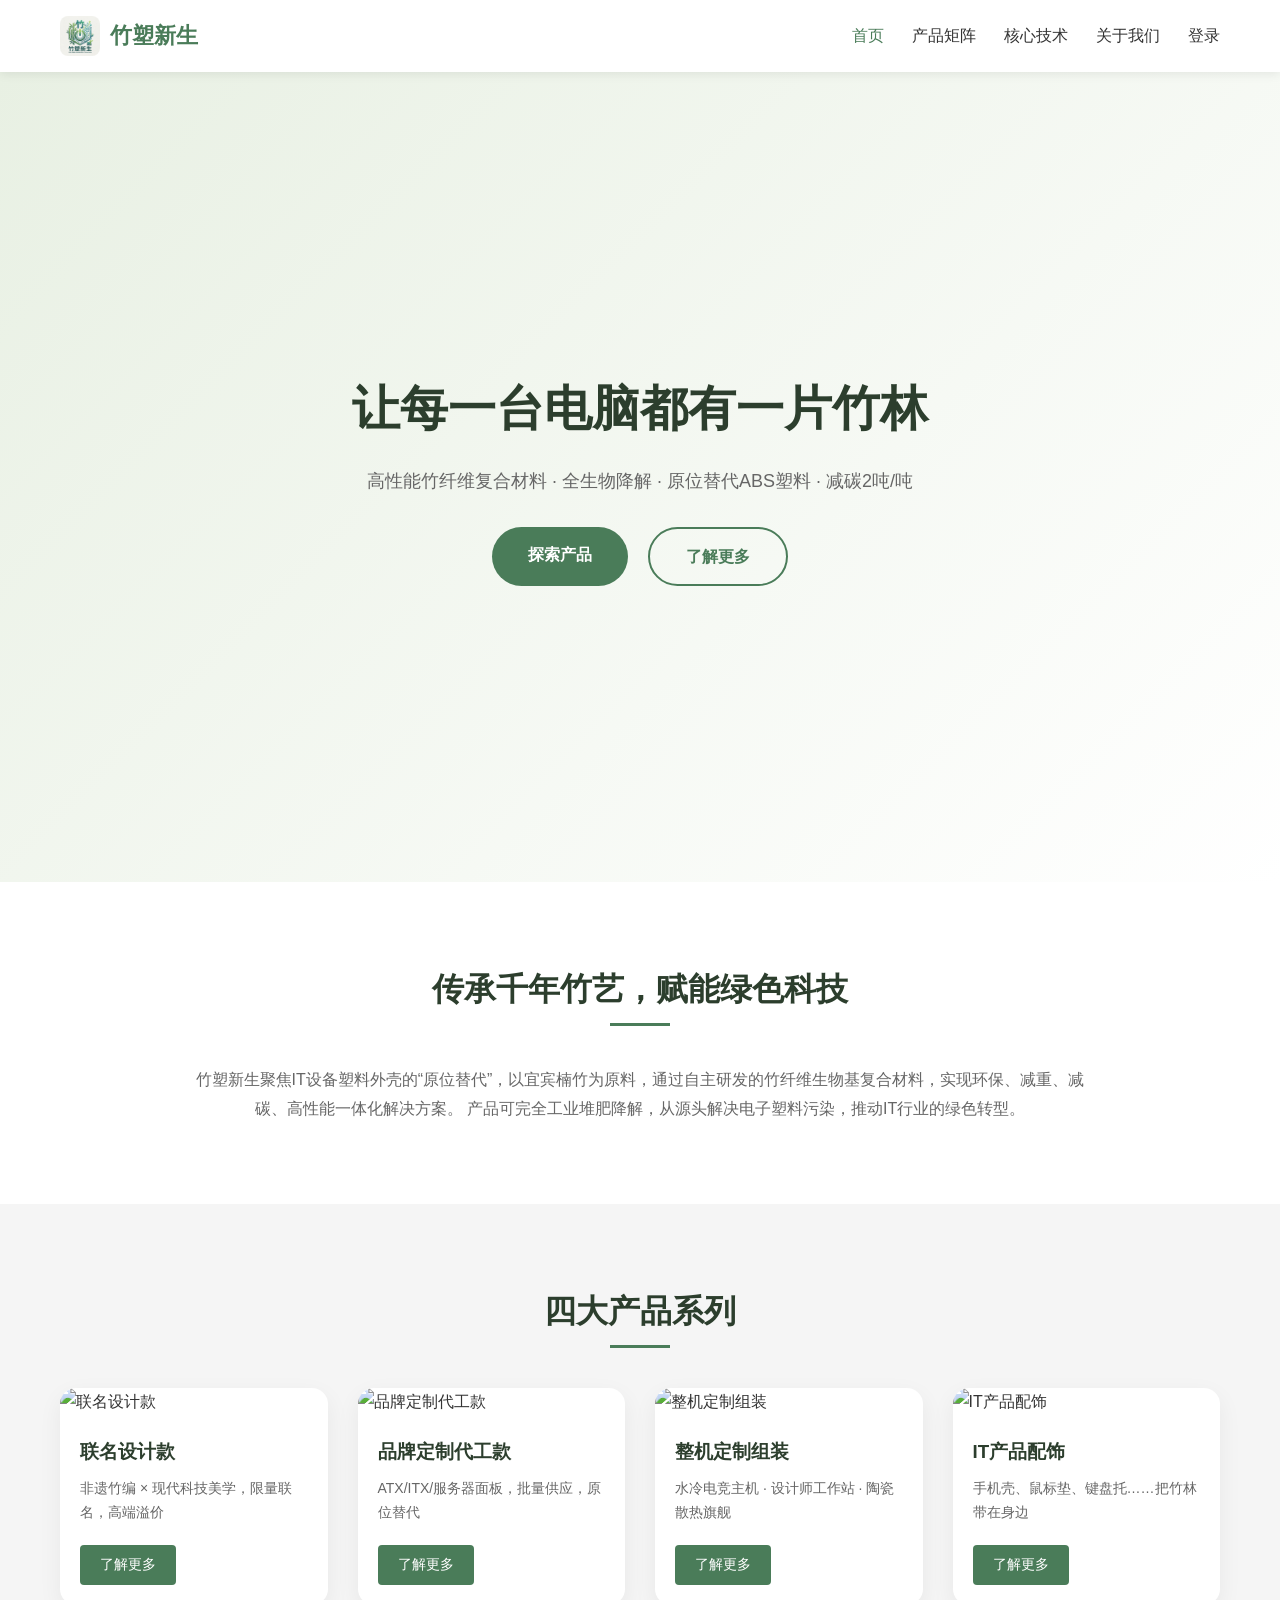
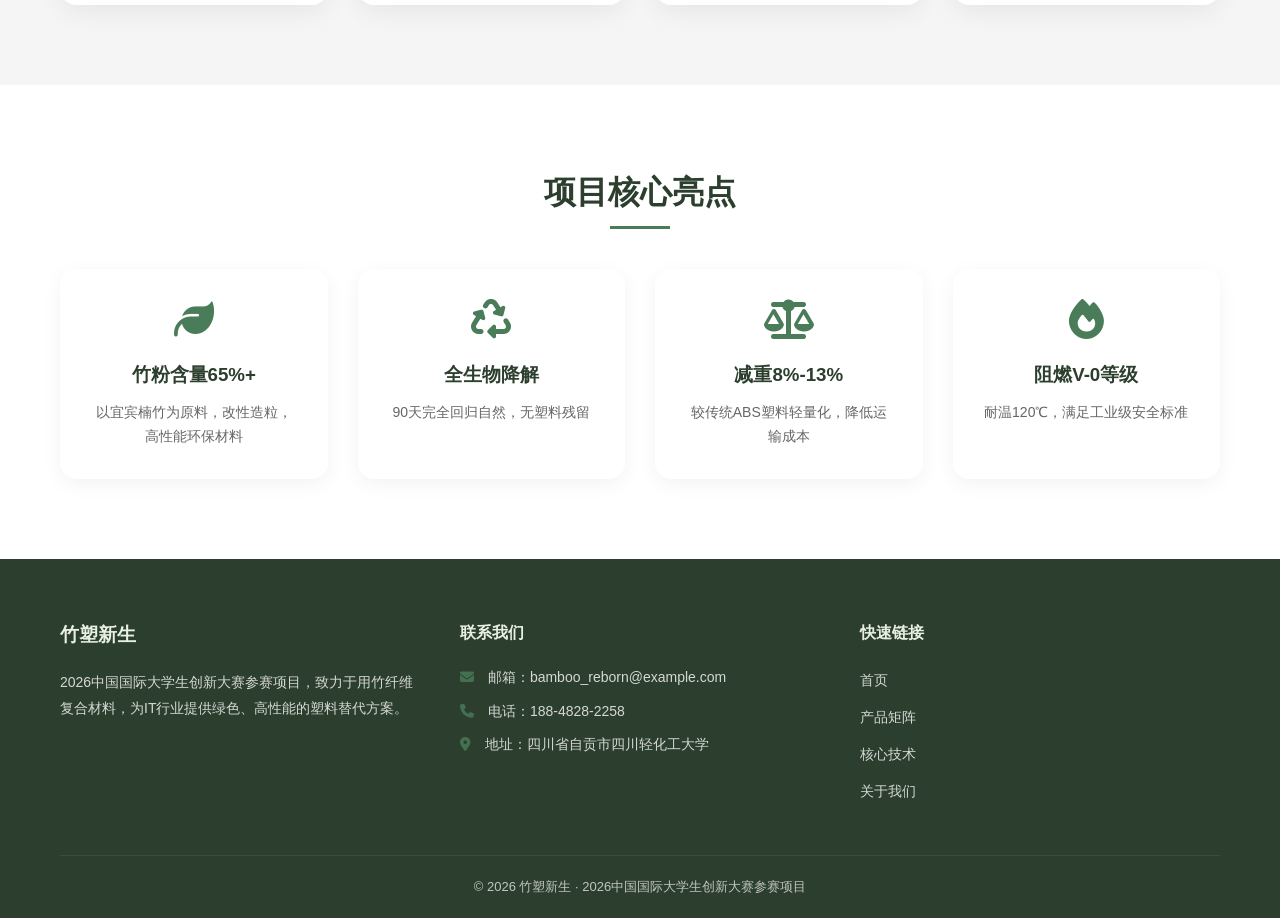
==== index.html @ b82d6274 "修复部署问题，重新提交项目文件" ====
<!DOCTYPE html>
<html lang="zh-CN">
<head>
  <meta charset="UTF-8">
  <meta name="viewport" content="width=device-width, initial-scale=1.0">
  <title>竹塑新生 | 以竹代塑 IT产品绿色解决方案</title>
  <link rel="stylesheet" href="assets/css/style.css">
  <link rel="stylesheet" href="https://cdnjs.cloudflare.com/ajax/libs/font-awesome/6.4.0/css/all.min.css">
</head>
<body>
  <!-- 顶部导航栏 -->
  <nav class="navbar">
    <div class="container">
      <a href="index.html" class="logo">
        <img src="assets/images/logo.png" alt="竹塑新生Logo">
        <span>竹塑新生</span>
      </a>
      <ul class="nav-menu">
        <li><a href="index.html" class="active">首页</a></li>
        <li><a href="products.html">产品矩阵</a></li>
        <li><a href="tech.html">核心技术</a></li>
        <li><a href="about.html">关于我们</a></li>
        <li><a href="login.html">登录</a></li>
      </ul>
    </div>
  </nav>

  <!-- 首屏Banner -->
  <section id="home" class="hero">
    <div class="hero-bg">
      <div class="hero-content">
        <h1>让每一台电脑都有一片竹林</h1>
        <p>高性能竹纤维复合材料 · 全生物降解 · 原位替代ABS塑料 · 减碳2吨/吨</p>
        <div class="hero-buttons">
          <a href="products.html" class="btn-primary">探索产品</a>
          <a href="#about" class="btn-secondary">了解更多</a>
        </div>
      </div>
    </div>
  </section>

  <!-- 项目简介板块 -->
  <section class="intro section-padding">
    <div class="container">
      <h2 class="section-title">传承千年竹艺，赋能绿色科技</h2>
      <p class="intro-text">
        竹塑新生聚焦IT设备塑料外壳的“原位替代”，以宜宾楠竹为原料，通过自主研发的竹纤维生物基复合材料，实现环保、减重、减碳、高性能一体化解决方案。
        产品可完全工业堆肥降解，从源头解决电子塑料污染，推动IT行业的绿色转型。
      </p>
    </div>
  </section>

  <!-- 产品矩阵板块 -->
  <section class="products section-padding bg-light">
    <div class="container">
      <h2 class="section-title">四大产品系列</h2>
      <div class="product-grid">
        <div class="product-card">
          <img src="assets/images/server_case.jpg" alt="联名设计款">
          <h3>联名设计款</h3>
          <p>非遗竹编 × 现代科技美学，限量联名，高端溢价</p>
          <a href="products.html#co-branded" class="btn-small">了解更多</a>
        </div>
        <div class="product-card">
          <img src="assets/images/server_rack.jpg" alt="品牌定制代工款">
          <h3>品牌定制代工款</h3>
          <p>ATX/ITX/服务器面板，批量供应，原位替代</p>
          <a href="products.html#oem" class="btn-small">了解更多</a>
        </div>
        <div class="product-card">
          <img src="assets/images/server_internal.jpg" alt="整机定制组装">
          <h3>整机定制组装</h3>
          <p>水冷电竞主机 · 设计师工作站 · 陶瓷散热旗舰</p>
          <a href="products.html#fullpc" class="btn-small">了解更多</a>
        </div>
        <div class="product-card">
          <img src="assets/images/case_views.jpg" alt="IT产品配饰">
          <h3>IT产品配饰</h3>
          <p>手机壳、鼠标垫、键盘托……把竹林带在身边</p>
          <a href="products.html#accessories" class="btn-small">了解更多</a>
        </div>
      </div>
    </div>
  </section>

  <!-- 核心优势板块 -->
  <section class="features section-padding">
    <div class="container">
      <h2 class="section-title">项目核心亮点</h2>
      <div class="features-grid">
        <div class="feature-item">
          <i class="fas fa-leaf"></i>
          <h3>竹粉含量65%+</h3>
          <p>以宜宾楠竹为原料，改性造粒，高性能环保材料</p>
        </div>
        <div class="feature-item">
          <i class="fas fa-recycle"></i>
          <h3>全生物降解</h3>
          <p>90天完全回归自然，无塑料残留</p>
        </div>
        <div class="feature-item">
          <i class="fas fa-balance-scale"></i>
          <h3>减重8%-13%</h3>
          <p>较传统ABS塑料轻量化，降低运输成本</p>
        </div>
        <div class="feature-item">
          <i class="fas fa-fire"></i>
          <h3>阻燃V-0等级</h3>
          <p>耐温120℃，满足工业级安全标准</p>
        </div>
      </div>
    </div>
  </section>

  <!-- 底部联系与信息栏 -->
  <footer id="about" class="footer">
    <div class="container">
      <div class="footer-grid">
        <div class="footer-about">
          <h3>竹塑新生</h3>
          <p>2026中国国际大学生创新大赛参赛项目，致力于用竹纤维复合材料，为IT行业提供绿色、高性能的塑料替代方案。</p>
        </div>
        <div class="footer-contact">
          <h4>联系我们</h4>
          <p><i class="fas fa-envelope"></i> 邮箱：bamboo_reborn@example.com</p>
          <p><i class="fas fa-phone"></i> 电话：188-4828-2258</p>
          <p><i class="fas fa-map-marker-alt"></i> 地址：四川省自贡市四川轻化工大学</p>
        </div>
        <div class="footer-links">
          <h4>快速链接</h4>
          <ul>
            <li><a href="index.html">首页</a></li>
            <li><a href="products.html">产品矩阵</a></li>
            <li><a href="tech.html">核心技术</a></li>
            <li><a href="about.html">关于我们</a></li>
          </ul>
        </div>
      </div>
      <div class="footer-bottom">
        <p>© 2026 竹塑新生 · 2026中国国际大学生创新大赛参赛项目 </p>
      </div>
    </div>
  </footer>

  <script src="assets/js/main.js"></script>
</body>
</html>
---- assets/css/style.css ----
:root {
  --bamboo: #4A7C59;
  --bamboo-light: #E8F0E3;
  --wood: #C2A77D;
  --dark: #2C3E2D;
  --white: #FFFFFF;
  --gray: #F5F5F5;
  --text: #333333;
  --text-light: #666666;
}

* {
  margin: 0;
  padding: 0;
  box-sizing: border-box;
  scroll-behavior: smooth;
}

body {
  font-family: "Microsoft YaHei", "PingFang SC", sans-serif;
  color: var(--text);
  background-color: var(--white);
  line-height: 1.7;
}

.container {
  max-width: 1200px;
  margin: 0 auto;
  padding: 0 20px;
}

.section-padding {
  padding: 80px 0;
}

.bg-light {
  background-color: var(--gray);
}

/* 导航栏 */
.navbar {
  position: sticky;
  top: 0;
  background-color: rgba(255, 255, 255, 0.97);
  box-shadow: 0 2px 10px rgba(0, 0, 0, 0.08);
  z-index: 999;
  padding: 16px 0;
}

.navbar .container {
  display: flex;
  justify-content: space-between;
  align-items: center;
}

.logo {
  display: flex;
  align-items: center;
  text-decoration: none;
  color: var(--bamboo);
  font-weight: bold;
  font-size: 22px;
}

.logo img {
  width: 40px;
  height: 40px;
  margin-right: 10px;
  border-radius: 8px;
}

.nav-menu {
  display: flex;
  list-style: none;
  gap: 28px;
}

.nav-menu a {
  text-decoration: none;
  color: var(--text);
  font-weight: 500;
  transition: color 0.3s;
}

.nav-menu a:hover, .nav-menu a.active {
  color: var(--bamboo);
}

/* 首屏Banner */
.hero {
  height: 90vh;
  background: linear-gradient(135deg, var(--bamboo-light), var(--white));
}

.hero-bg {
  height: 100%;
  display: flex;
  align-items: center;
  justify-content: center;
  text-align: center;
  background: url('../assets/images/bamboo_bg.jpg') center/cover no-repeat;
  background-blend-mode: overlay;
}

.hero-content h1 {
  font-size: 48px;
  color: var(--dark);
  margin-bottom: 16px;
}

.hero-content p {
  font-size: 18px;
  color: var(--text-light);
  max-width: 700px;
  margin: 0 auto 30px;
}

.hero-buttons {
  display: flex;
  gap: 20px;
  justify-content: center;
}

.btn-primary {
  display: inline-block;
  padding: 14px 36px;
  background-color: var(--bamboo);
  color: var(--white);
  border-radius: 50px;
  text-decoration: none;
  font-weight: bold;
  transition: background-color 0.3s, transform 0.3s;
}

.btn-primary:hover {
  background-color: #3A6147;
  transform: translateY(-3px);
}

.btn-secondary {
  display: inline-block;
  padding: 14px 36px;
  border: 2px solid var(--bamboo);
  color: var(--bamboo);
  border-radius: 50px;
  text-decoration: none;
  font-weight: bold;
  transition: background-color 0.3s, color 0.3s;
}

.btn-secondary:hover {
  background-color: var(--bamboo);
  color: var(--white);
}

/* 通用标题 */
.section-title {
  text-align: center;
  font-size: 32px;
  color: var(--dark);
  margin-bottom: 50px;
  position: relative;
}

.section-title::after {
  content: '';
  position: absolute;
  bottom: -10px;
  left: 50%;
  transform: translateX(-50%);
  width: 60px;
  height: 3px;
  background-color: var(--bamboo);
}

/* 项目简介 */
.intro-text {
  max-width: 900px;
  margin: 0 auto;
  text-align: center;
  color: var(--text-light);
  font-size: 16px;
  line-height: 1.8;
}

/* 产品矩阵 */
.product-grid {
  display: grid;
  grid-template-columns: repeat(auto-fit, minmax(250px, 1fr));
  gap: 30px;
}

.product-card {
  background-color: var(--white);
  border-radius: 16px;
  overflow: hidden;
  box-shadow: 0 8px 24px rgba(0, 0, 0, 0.06);
  transition: transform 0.3s, box-shadow 0.3s;
}

.product-card:hover {
  transform: translateY(-6px);
  box-shadow: 0 12px 30px rgba(0, 0, 0, 0.1);
}

.product-card img {
  width: 100%;
  height: 200px;
  object-fit: cover;
}

.product-card h3 {
  padding: 20px 20px 10px;
  color: var(--dark);
}

.product-card p {
  padding: 0 20px 20px;
  color: var(--text-light);
  font-size: 14px;
}

.btn-small {
  display: inline-block;
  margin: 0 20px 20px;
  padding: 8px 20px;
  background-color: var(--bamboo);
  color: var(--white);
  border-radius: 4px;
  text-decoration: none;
  font-size: 14px;
  transition: background-color 0.3s;
}

.btn-small:hover {
  background-color: #3A6147;
}

/* 核心优势 */
.features-grid {
  display: grid;
  grid-template-columns: repeat(auto-fit, minmax(220px, 1fr));
  gap: 30px;
}

.feature-item {
  text-align: center;
  padding: 30px;
  background-color: var(--white);
  border-radius: 16px;
  box-shadow: 0 5px 20px rgba(0, 0, 0, 0.05);
}

.feature-item i {
  font-size: 2.5rem;
  color: var(--bamboo);
  margin-bottom: 20px;
}

.feature-item h3 {
  color: var(--dark);
  margin-bottom: 10px;
}

.feature-item p {
  color: var(--text-light);
  font-size: 14px;
}

/* 底部信息栏 */
.footer {
  background-color: var(--dark);
  color: var(--white);
  padding: 60px 0 20px;
}

.footer-grid {
  display: grid;
  grid-template-columns: repeat(auto-fit, minmax(250px, 1fr));
  gap: 40px;
  margin-bottom: 40px;
}

.footer-about h3, .footer-contact h4, .footer-links h4 {
  margin-bottom: 20px;
  color: var(--bamboo-light);
}

.footer-about p {
  font-size: 14px;
  line-height: 1.8;
  opacity: 0.8;
}

.footer-contact p {
  margin: 10px 0;
  font-size: 14px;
  opacity: 0.8;
}

.footer-contact i {
  margin-right: 10px;
  color: var(--bamboo);
}

.footer-links ul {
  list-style: none;
}

.footer-links li {
  margin: 10px 0;
}

.footer-links a {
  color: var(--white);
  text-decoration: none;
  font-size: 14px;
  opacity: 0.8;
  transition: opacity 0.3s;
}

.footer-links a:hover {
  opacity: 1;
  color: var(--bamboo-light);
}

.footer-bottom {
  text-align: center;
  padding-top: 20px;
  border-top: 1px solid rgba(255, 255, 255, 0.1);
  font-size: 13px;
  opacity: 0.7;
}

/* 登录注册页面 */
.auth-section {
  min-height: 100vh;
  display: flex;
  align-items: center;
  justify-content: center;
  background: url('../assets/images/bamboo_bg.jpg') center/cover no-repeat;
  background-blend-mode: overlay;
  background-color: rgba(74, 124, 89, 0.1);
}

.auth-box {
  background-color: var(--white);
  padding: 50px;
  border-radius: 20px;
  box-shadow: 0 10px 30px rgba(0, 0, 0, 0.1);
  width: 100%;
  max-width: 450px;
}

.auth-box h2 {
  text-align: center;
  color: var(--bamboo);
  margin-bottom: 30px;
}

.form-group {
  margin-bottom: 20px;
}

.form-group label {
  display: block;
  margin-bottom: 8px;
  color: var(--dark);
  font-weight: 500;
}

.form-group input {
  width: 100%;
  padding: 14px;
  border: 1px solid #ddd;
  border-radius: 8px;
  font-size: 15px;
}

.auth-btn {
  width: 100%;
  padding: 14px;
  background-color: var(--bamboo);
  color: var(--white);
  border: none;
  border-radius: 8px;
  font-size: 16px;
  font-weight: bold;
  cursor: pointer;
  transition: background-color 0.3s;
}

.auth-btn:hover {
  background-color: #3A6147;
}

.auth-footer {
  text-align: center;
  margin-top: 20px;
  font-size: 14px;
}

.auth-footer a {
  color: var(--bamboo);
  text-decoration: none;
}

/* 响应式适配 */
@media (max-width: 768px) {
  .hero-content h1 {
    font-size: 32px;
  }
  .hero-buttons {
    flex-direction: column;
    align-items: center;
  }
  .nav-menu {
    gap: 15px;
  }
  .footer-grid {
    grid-template-columns: 1fr;
    text-align: center;
  }
  .auth-box {
    margin: 20px;
    padding: 30px;
  }
}
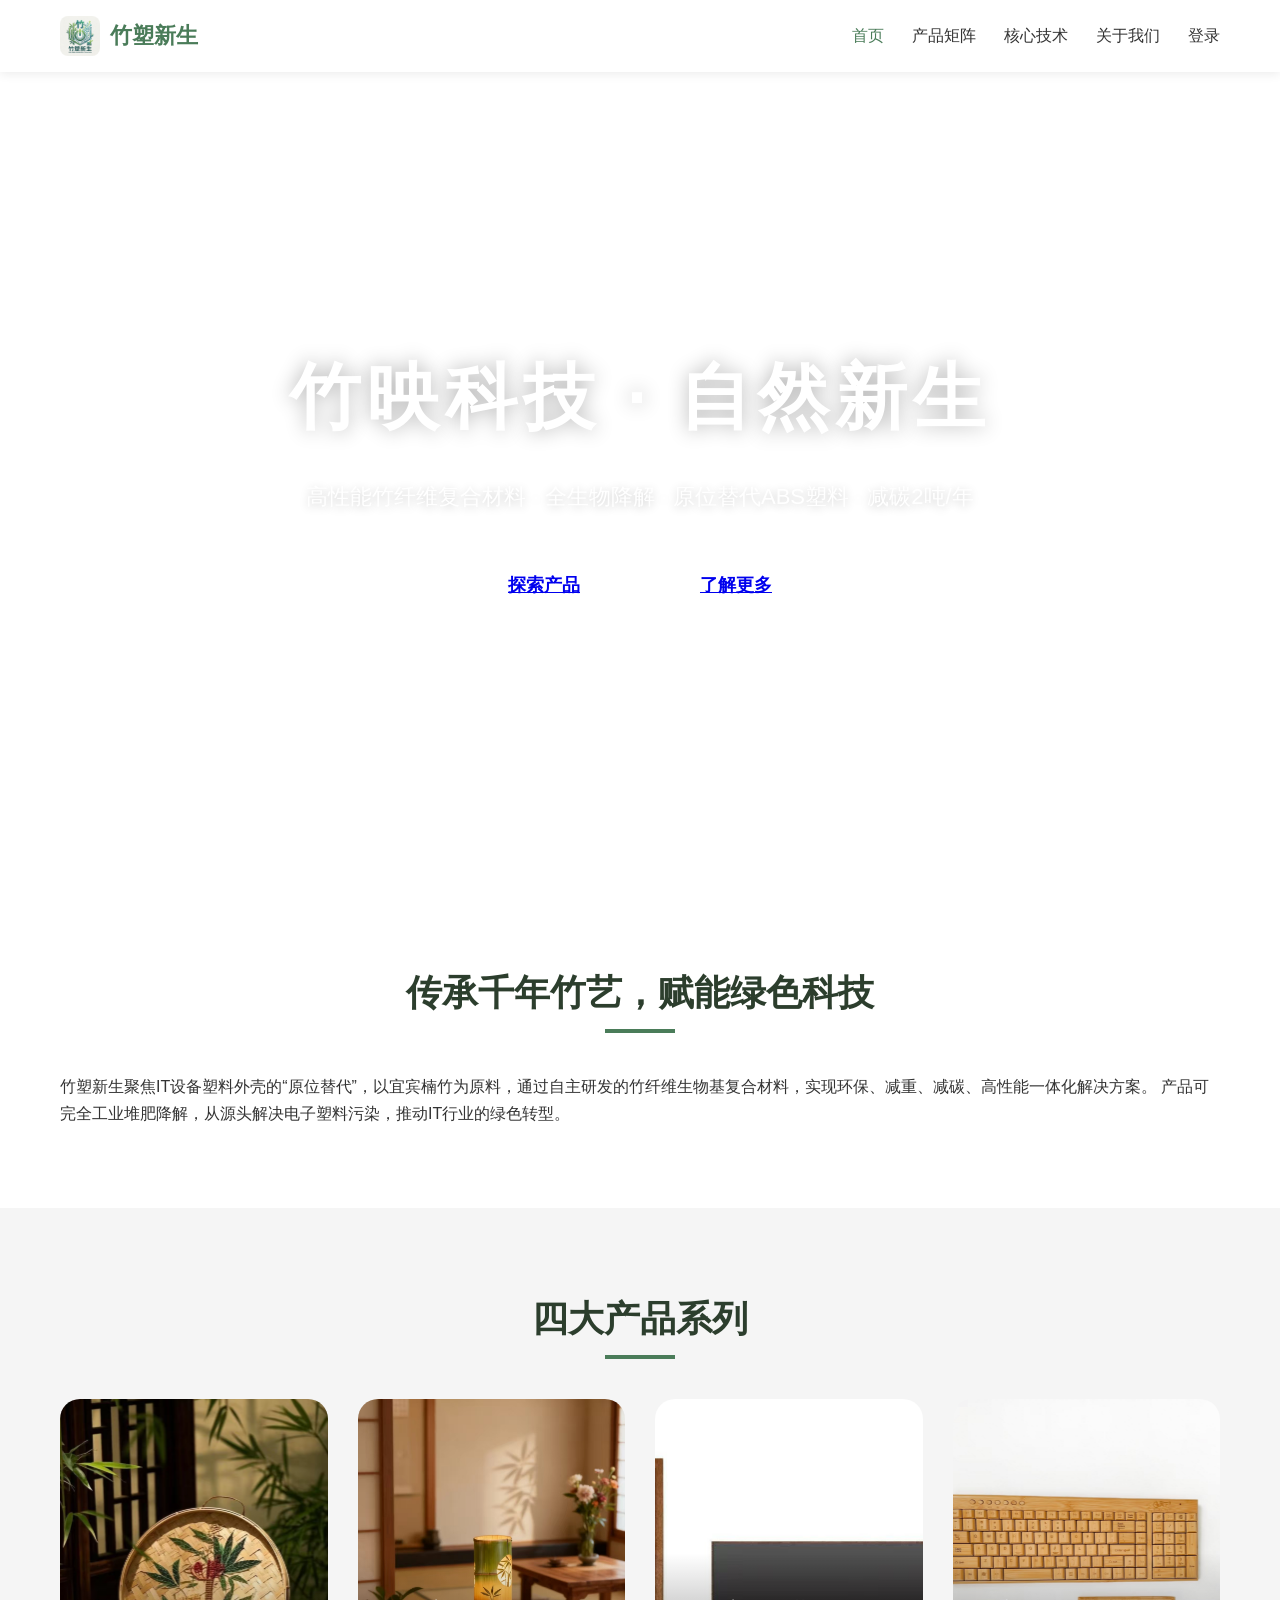
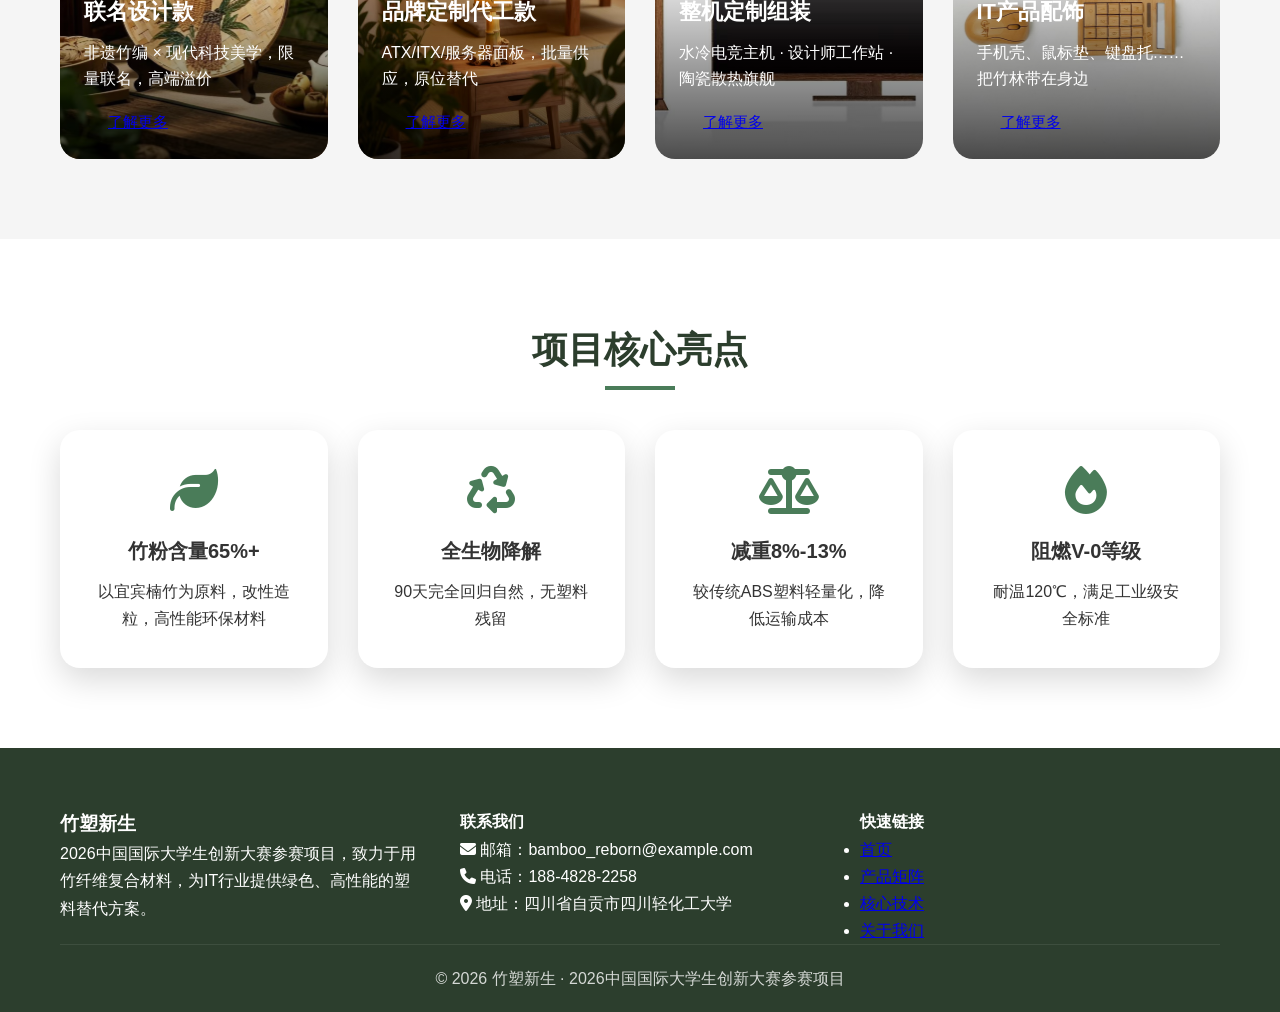
==== commit d618236b: "美化首页：艺术字+背景图+大字体+圆角按钮" ====
--- a/index.html
+++ b/index.html
@@ -8,7 +8,6 @@
   <link rel="stylesheet" href="https://cdnjs.cloudflare.com/ajax/libs/font-awesome/6.4.0/css/all.min.css">
 </head>
 <body>
-  <!-- 顶部导航栏 -->
   <nav class="navbar">
     <div class="container">
       <a href="index.html" class="logo">
@@ -25,12 +24,11 @@
     </div>
   </nav>
 
-  <!-- 首屏Banner -->
   <section id="home" class="hero">
     <div class="hero-bg">
       <div class="hero-content">
-        <h1>让每一台电脑都有一片竹林</h1>
-        <p>高性能竹纤维复合材料 · 全生物降解 · 原位替代ABS塑料 · 减碳2吨/吨</p>
+        <h1 class="art-font">竹映科技 · 自然新生</h1>
+        <p>高性能竹纤维复合材料 · 全生物降解 · 原位替代ABS塑料 · 减碳2吨/年</p>
         <div class="hero-buttons">
           <a href="products.html" class="btn-primary">探索产品</a>
           <a href="#about" class="btn-secondary">了解更多</a>
@@ -39,7 +37,6 @@
     </div>
   </section>
 
-  <!-- 项目简介板块 -->
   <section class="intro section-padding">
     <div class="container">
       <h2 class="section-title">传承千年竹艺，赋能绿色科技</h2>
@@ -50,60 +47,62 @@
     </div>
   </section>
 
-  <!-- 产品矩阵板块 -->
   <section class="products section-padding bg-light">
     <div class="container">
       <h2 class="section-title">四大产品系列</h2>
       <div class="product-grid">
-        <div class="product-card">
-          <img src="assets/images/server_case.jpg" alt="联名设计款">
-          <h3>联名设计款</h3>
-          <p>非遗竹编 × 现代科技美学，限量联名，高端溢价</p>
-          <a href="products.html#co-branded" class="btn-small">了解更多</a>
+        <div class="product-card" style="background-image:url(assets/images/p1.jpg)">
+          <div class="product-overlay">
+            <h3>联名设计款</h3>
+            <p>非遗竹编 × 现代科技美学，限量联名，高端溢价</p>
+            <a href="products.html#co-branded" class="btn-small rounded">了解更多</a>
+          </div>
         </div>
-        <div class="product-card">
-          <img src="assets/images/server_rack.jpg" alt="品牌定制代工款">
-          <h3>品牌定制代工款</h3>
-          <p>ATX/ITX/服务器面板，批量供应，原位替代</p>
-          <a href="products.html#oem" class="btn-small">了解更多</a>
+        <div class="product-card" style="background-image:url(assets/images/p2.jpg)">
+          <div class="product-overlay">
+            <h3>品牌定制代工款</h3>
+            <p>ATX/ITX/服务器面板，批量供应，原位替代</p>
+            <a href="products.html#oem" class="btn-small rounded">了解更多</a>
+          </div>
         </div>
-        <div class="product-card">
-          <img src="assets/images/server_internal.jpg" alt="整机定制组装">
-          <h3>整机定制组装</h3>
-          <p>水冷电竞主机 · 设计师工作站 · 陶瓷散热旗舰</p>
-          <a href="products.html#fullpc" class="btn-small">了解更多</a>
+        <div class="product-card" style="background-image:url(assets/images/p3.jpg)">
+          <div class="product-overlay">
+            <h3>整机定制组装</h3>
+            <p>水冷电竞主机 · 设计师工作站 · 陶瓷散热旗舰</p>
+            <a href="products.html#fullpc" class="btn-small rounded">了解更多</a>
+          </div>
         </div>
-        <div class="product-card">
-          <img src="assets/images/case_views.jpg" alt="IT产品配饰">
-          <h3>IT产品配饰</h3>
-          <p>手机壳、鼠标垫、键盘托……把竹林带在身边</p>
-          <a href="products.html#accessories" class="btn-small">了解更多</a>
+        <div class="product-card" style="background-image:url(assets/images/p4.jpg)">
+          <div class="product-overlay">
+            <h3>IT产品配饰</h3>
+            <p>手机壳、鼠标垫、键盘托……把竹林带在身边</p>
+            <a href="products.html#accessories" class="btn-small rounded">了解更多</a>
+          </div>
         </div>
       </div>
     </div>
   </section>
 
-  <!-- 核心优势板块 -->
   <section class="features section-padding">
     <div class="container">
       <h2 class="section-title">项目核心亮点</h2>
       <div class="features-grid">
-        <div class="feature-item">
+        <div class="feature-item big-font shadow-strong">
           <i class="fas fa-leaf"></i>
           <h3>竹粉含量65%+</h3>
           <p>以宜宾楠竹为原料，改性造粒，高性能环保材料</p>
         </div>
-        <div class="feature-item">
+        <div class="feature-item big-font shadow-strong">
           <i class="fas fa-recycle"></i>
           <h3>全生物降解</h3>
           <p>90天完全回归自然，无塑料残留</p>
         </div>
-        <div class="feature-item">
+        <div class="feature-item big-font shadow-strong">
           <i class="fas fa-balance-scale"></i>
           <h3>减重8%-13%</h3>
           <p>较传统ABS塑料轻量化，降低运输成本</p>
         </div>
-        <div class="feature-item">
+        <div class="feature-item big-font shadow-strong">
           <i class="fas fa-fire"></i>
           <h3>阻燃V-0等级</h3>
           <p>耐温120℃，满足工业级安全标准</p>
@@ -112,7 +111,6 @@
     </div>
   </section>
 
-  <!-- 底部联系与信息栏 -->
   <footer id="about" class="footer">
     <div class="container">
       <div class="footer-grid">
--- a/assets/css/style.css
+++ b/assets/css/style.css
@@ -37,22 +37,20 @@
   background-color: var(--gray);
 }
 
-/* 导航栏 */
+/* 导航 */
 .navbar {
   position: sticky;
   top: 0;
-  background-color: rgba(255, 255, 255, 0.97);
-  box-shadow: 0 2px 10px rgba(0, 0, 0, 0.08);
+  background: rgba(255,255,255,0.97);
+  box-shadow: 0 2px 10px rgba(0,0,0,0.08);
   z-index: 999;
   padding: 16px 0;
 }
-
 .navbar .container {
   display: flex;
   justify-content: space-between;
   align-items: center;
 }
-
 .logo {
   display: flex;
   align-items: center;
@@ -61,368 +59,174 @@
   font-weight: bold;
   font-size: 22px;
 }
-
 .logo img {
   width: 40px;
   height: 40px;
   margin-right: 10px;
   border-radius: 8px;
 }
-
 .nav-menu {
   display: flex;
   list-style: none;
   gap: 28px;
 }
-
 .nav-menu a {
   text-decoration: none;
   color: var(--text);
   font-weight: 500;
   transition: color 0.3s;
 }
-
 .nav-menu a:hover, .nav-menu a.active {
   color: var(--bamboo);
 }
 
-/* 首屏Banner */
-.hero {
-  height: 90vh;
-  background: linear-gradient(135deg, var(--bamboo-light), var(--white));
-}
-
+/* 艺术字体 */
+.art-font {
+  font-family: "PingFang SC", "Microsoft YaHei", sans-serif;
+  font-weight: 900;
+  letter-spacing: 6px;
+  color: #fff;
+  text-shadow: 0 0 20px rgba(0,0,0,0.3);
+}
+
+/* 首屏 */
+.hero { height: 90vh; }
 .hero-bg {
   height: 100%;
   display: flex;
   align-items: center;
   justify-content: center;
   text-align: center;
-  background: url('../assets/images/bamboo_bg.jpg') center/cover no-repeat;
-  background-blend-mode: overlay;
-}
-
+  background: url('../assets/images/hero.jpg') center/cover no-repeat;
+}
 .hero-content h1 {
-  font-size: 48px;
-  color: var(--dark);
-  margin-bottom: 16px;
-}
-
+  font-size: 72px;
+  margin-bottom: 20px;
+}
 .hero-content p {
+  font-size: 22px;
+  color: #fff;
+  max-width: 800px;
+  margin: 0 auto 36px;
+  text-shadow: 0 2px 10px rgba(0,0,0,0.2);
+}
+.hero-buttons {
+  display: flex;
+  gap: 24px;
+  justify-content: center;
+}
+.btn-primary, .btn-secondary {
+  padding: 18px 48px;
   font-size: 18px;
-  color: var(--text-light);
-  max-width: 700px;
-  margin: 0 auto 30px;
-}
-
-.hero-buttons {
-  display: flex;
-  gap: 20px;
-  justify-content: center;
-}
-
-.btn-primary {
-  display: inline-block;
-  padding: 14px 36px;
-  background-color: var(--bamboo);
-  color: var(--white);
-  border-radius: 50px;
-  text-decoration: none;
+  border-radius: 60px;
   font-weight: bold;
-  transition: background-color 0.3s, transform 0.3s;
-}
-
-.btn-primary:hover {
-  background-color: #3A6147;
-  transform: translateY(-3px);
-}
-
-.btn-secondary {
-  display: inline-block;
-  padding: 14px 36px;
-  border: 2px solid var(--bamboo);
-  color: var(--bamboo);
-  border-radius: 50px;
-  text-decoration: none;
-  font-weight: bold;
-  transition: background-color 0.3s, color 0.3s;
-}
-
-.btn-secondary:hover {
-  background-color: var(--bamboo);
-  color: var(--white);
-}
-
-/* 通用标题 */
+}
+
+/* 标题 */
 .section-title {
   text-align: center;
-  font-size: 32px;
+  font-size: 36px;
   color: var(--dark);
   margin-bottom: 50px;
   position: relative;
 }
-
 .section-title::after {
   content: '';
   position: absolute;
   bottom: -10px;
   left: 50%;
   transform: translateX(-50%);
-  width: 60px;
-  height: 3px;
-  background-color: var(--bamboo);
-}
-
-/* 项目简介 */
-.intro-text {
-  max-width: 900px;
-  margin: 0 auto;
-  text-align: center;
-  color: var(--text-light);
-  font-size: 16px;
-  line-height: 1.8;
-}
-
-/* 产品矩阵 */
+  width: 70px;
+  height: 4px;
+  background: var(--bamboo);
+}
+
+/* 产品卡片（大图背景） */
 .product-grid {
   display: grid;
   grid-template-columns: repeat(auto-fit, minmax(250px, 1fr));
   gap: 30px;
 }
-
 .product-card {
-  background-color: var(--white);
-  border-radius: 16px;
+  height: 360px;
+  border-radius: 20px;
+  background-size: cover;
+  background-position: center;
+  position: relative;
   overflow: hidden;
-  box-shadow: 0 8px 24px rgba(0, 0, 0, 0.06);
-  transition: transform 0.3s, box-shadow 0.3s;
-}
-
-.product-card:hover {
-  transform: translateY(-6px);
-  box-shadow: 0 12px 30px rgba(0, 0, 0, 0.1);
-}
-
-.product-card img {
+  display: flex;
+  align-items: end;
+}
+.product-overlay {
+  background: linear-gradient(transparent, rgba(0,0,0,0.7));
+  padding: 40px 24px 24px;
+  color: white;
   width: 100%;
-  height: 200px;
-  object-fit: cover;
-}
-
+  z-index: 2;
+}
 .product-card h3 {
-  padding: 20px 20px 10px;
-  color: var(--dark);
-}
-
+  font-size: 22px;
+  margin-bottom: 10px;
+}
 .product-card p {
-  padding: 0 20px 20px;
-  color: var(--text-light);
-  font-size: 14px;
-}
-
-.btn-small {
-  display: inline-block;
-  margin: 0 20px 20px;
-  padding: 8px 20px;
-  background-color: var(--bamboo);
-  color: var(--white);
-  border-radius: 4px;
-  text-decoration: none;
-  font-size: 14px;
-  transition: background-color 0.3s;
-}
-
-.btn-small:hover {
-  background-color: #3A6147;
-}
-
-/* 核心优势 */
+  font-size: 16px;
+  line-height: 1.6;
+  margin-bottom: 16px;
+}
+.btn-small.rounded {
+  border-radius: 50px;
+  padding: 10px 24px;
+  font-size: 15px;
+}
+
+/* 核心亮点 字体变大 + 阴影更强 */
+.big-font p { font-size: 16px !important; }
+.shadow-strong {
+  box-shadow: 0 12px 32px rgba(0,0,0,0.15) !important;
+}
 .features-grid {
   display: grid;
   grid-template-columns: repeat(auto-fit, minmax(220px, 1fr));
   gap: 30px;
 }
-
 .feature-item {
   text-align: center;
-  padding: 30px;
-  background-color: var(--white);
-  border-radius: 16px;
-  box-shadow: 0 5px 20px rgba(0, 0, 0, 0.05);
-}
-
+  padding: 36px;
+  background: white;
+  border-radius: 20px;
+  box-shadow: 0 8px 24px rgba(0,0,0,0.08);
+}
 .feature-item i {
-  font-size: 2.5rem;
+  font-size: 48px;
   color: var(--bamboo);
   margin-bottom: 20px;
 }
-
 .feature-item h3 {
-  color: var(--dark);
+  font-size: 20px;
   margin-bottom: 10px;
 }
 
-.feature-item p {
-  color: var(--text-light);
-  font-size: 14px;
-}
-
-/* 底部信息栏 */
+/* 底部 */
 .footer {
-  background-color: var(--dark);
-  color: var(--white);
+  background: var(--dark);
+  color: white;
   padding: 60px 0 20px;
 }
-
 .footer-grid {
   display: grid;
-  grid-template-columns: repeat(auto-fit, minmax(250px, 1fr));
+  grid-template-columns: repeat(auto-fit, minmax(250px,1fr));
   gap: 40px;
-  margin-bottom: 40px;
-}
-
-.footer-about h3, .footer-contact h4, .footer-links h4 {
-  margin-bottom: 20px;
-  color: var(--bamboo-light);
-}
-
-.footer-about p {
-  font-size: 14px;
-  line-height: 1.8;
+}
+.footer-bottom {
+  text-align: center;
+  padding-top: 20px;
+  border-top: 1px solid rgba(255,255,255,0.1);
   opacity: 0.8;
 }
 
-.footer-contact p {
-  margin: 10px 0;
-  font-size: 14px;
-  opacity: 0.8;
-}
-
-.footer-contact i {
-  margin-right: 10px;
-  color: var(--bamboo);
-}
-
-.footer-links ul {
-  list-style: none;
-}
-
-.footer-links li {
-  margin: 10px 0;
-}
-
-.footer-links a {
-  color: var(--white);
-  text-decoration: none;
-  font-size: 14px;
-  opacity: 0.8;
-  transition: opacity 0.3s;
-}
-
-.footer-links a:hover {
-  opacity: 1;
-  color: var(--bamboo-light);
-}
-
-.footer-bottom {
-  text-align: center;
-  padding-top: 20px;
-  border-top: 1px solid rgba(255, 255, 255, 0.1);
-  font-size: 13px;
-  opacity: 0.7;
-}
-
-/* 登录注册页面 */
-.auth-section {
-  min-height: 100vh;
-  display: flex;
-  align-items: center;
-  justify-content: center;
-  background: url('../assets/images/bamboo_bg.jpg') center/cover no-repeat;
-  background-blend-mode: overlay;
-  background-color: rgba(74, 124, 89, 0.1);
-}
-
-.auth-box {
-  background-color: var(--white);
-  padding: 50px;
-  border-radius: 20px;
-  box-shadow: 0 10px 30px rgba(0, 0, 0, 0.1);
-  width: 100%;
-  max-width: 450px;
-}
-
-.auth-box h2 {
-  text-align: center;
-  color: var(--bamboo);
-  margin-bottom: 30px;
-}
-
-.form-group {
-  margin-bottom: 20px;
-}
-
-.form-group label {
-  display: block;
-  margin-bottom: 8px;
-  color: var(--dark);
-  font-weight: 500;
-}
-
-.form-group input {
-  width: 100%;
-  padding: 14px;
-  border: 1px solid #ddd;
-  border-radius: 8px;
-  font-size: 15px;
-}
-
-.auth-btn {
-  width: 100%;
-  padding: 14px;
-  background-color: var(--bamboo);
-  color: var(--white);
-  border: none;
-  border-radius: 8px;
-  font-size: 16px;
-  font-weight: bold;
-  cursor: pointer;
-  transition: background-color 0.3s;
-}
-
-.auth-btn:hover {
-  background-color: #3A6147;
-}
-
-.auth-footer {
-  text-align: center;
-  margin-top: 20px;
-  font-size: 14px;
-}
-
-.auth-footer a {
-  color: var(--bamboo);
-  text-decoration: none;
-}
-
-/* 响应式适配 */
-@media (max-width: 768px) {
-  .hero-content h1 {
-    font-size: 32px;
-  }
-  .hero-buttons {
-    flex-direction: column;
-    align-items: center;
-  }
-  .nav-menu {
-    gap: 15px;
-  }
-  .footer-grid {
-    grid-template-columns: 1fr;
-    text-align: center;
-  }
-  .auth-box {
-    margin: 20px;
-    padding: 30px;
-  }
+/* 响应式 */
+@media (max-width:768px){
+  .hero-content h1 { font-size: 42px; }
+  .hero-content p { font-size: 18px; }
+  .hero-buttons { flex-direction: column; }
 }
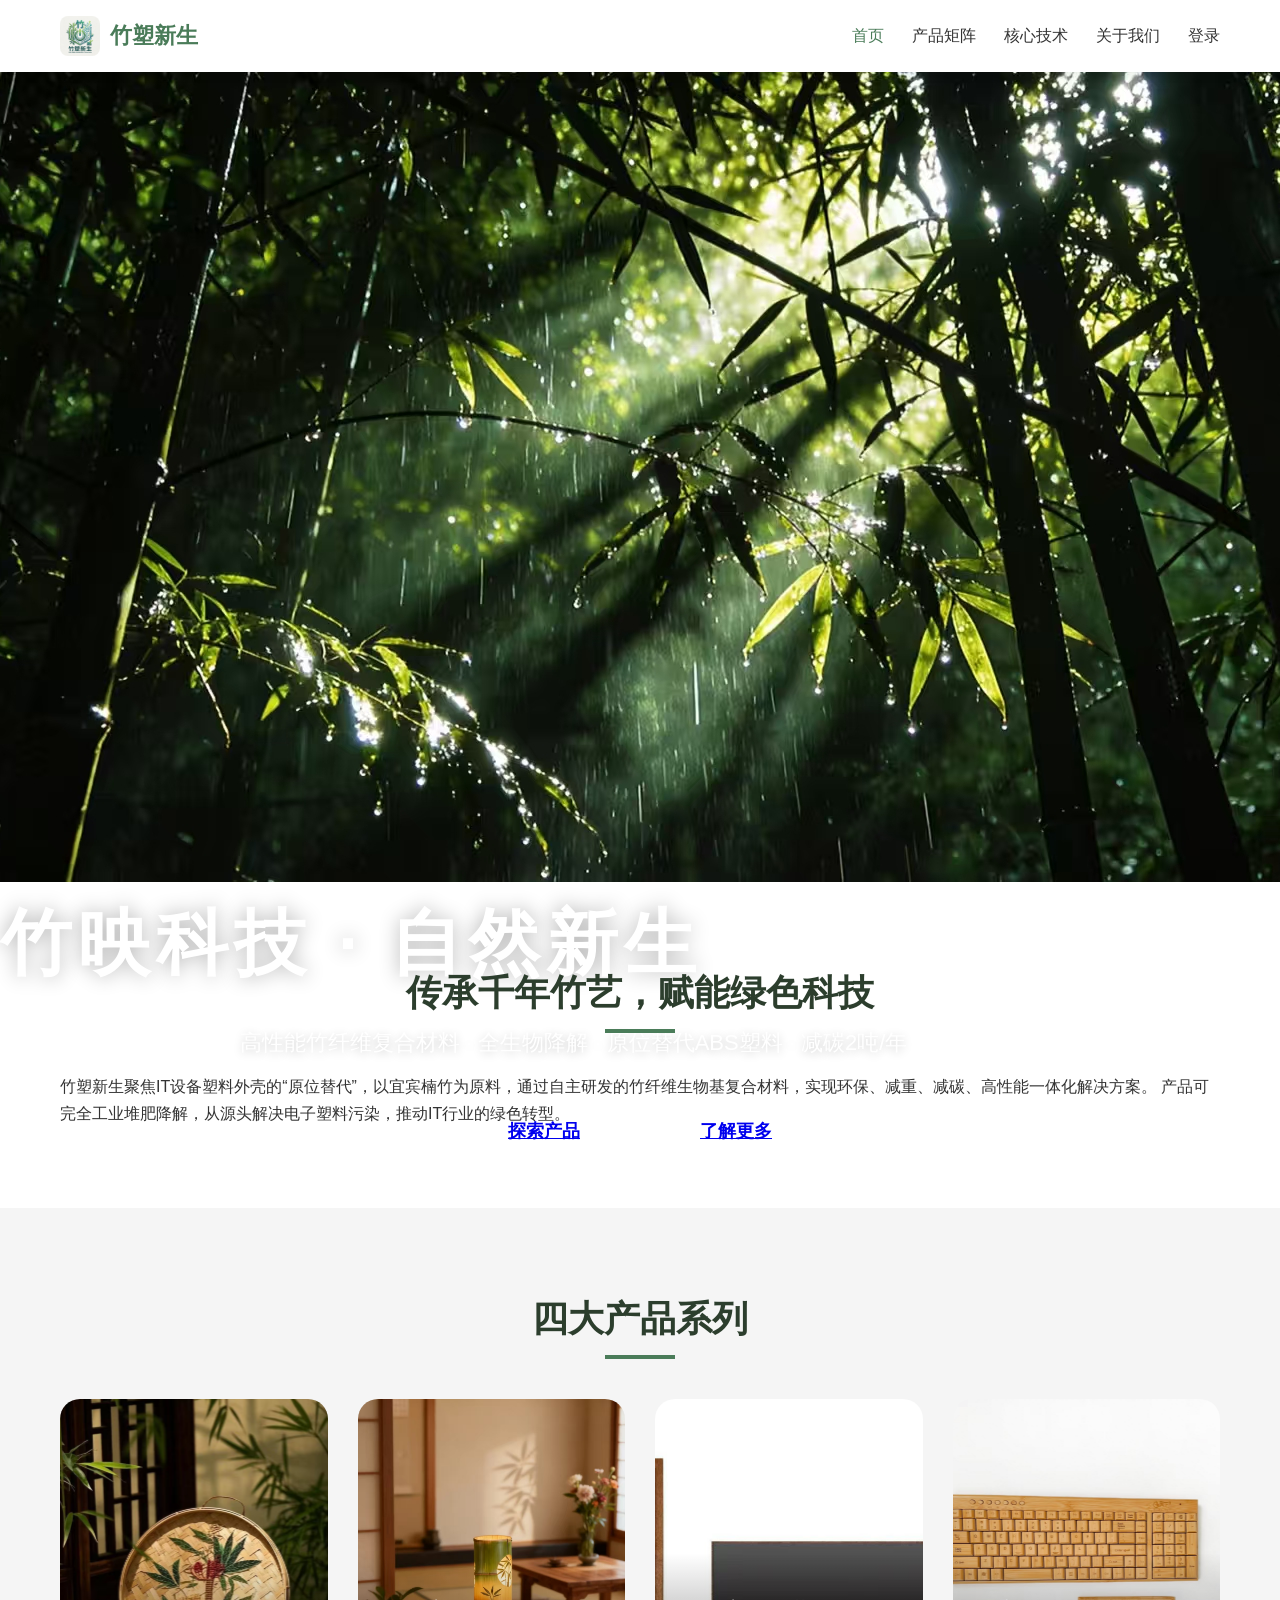
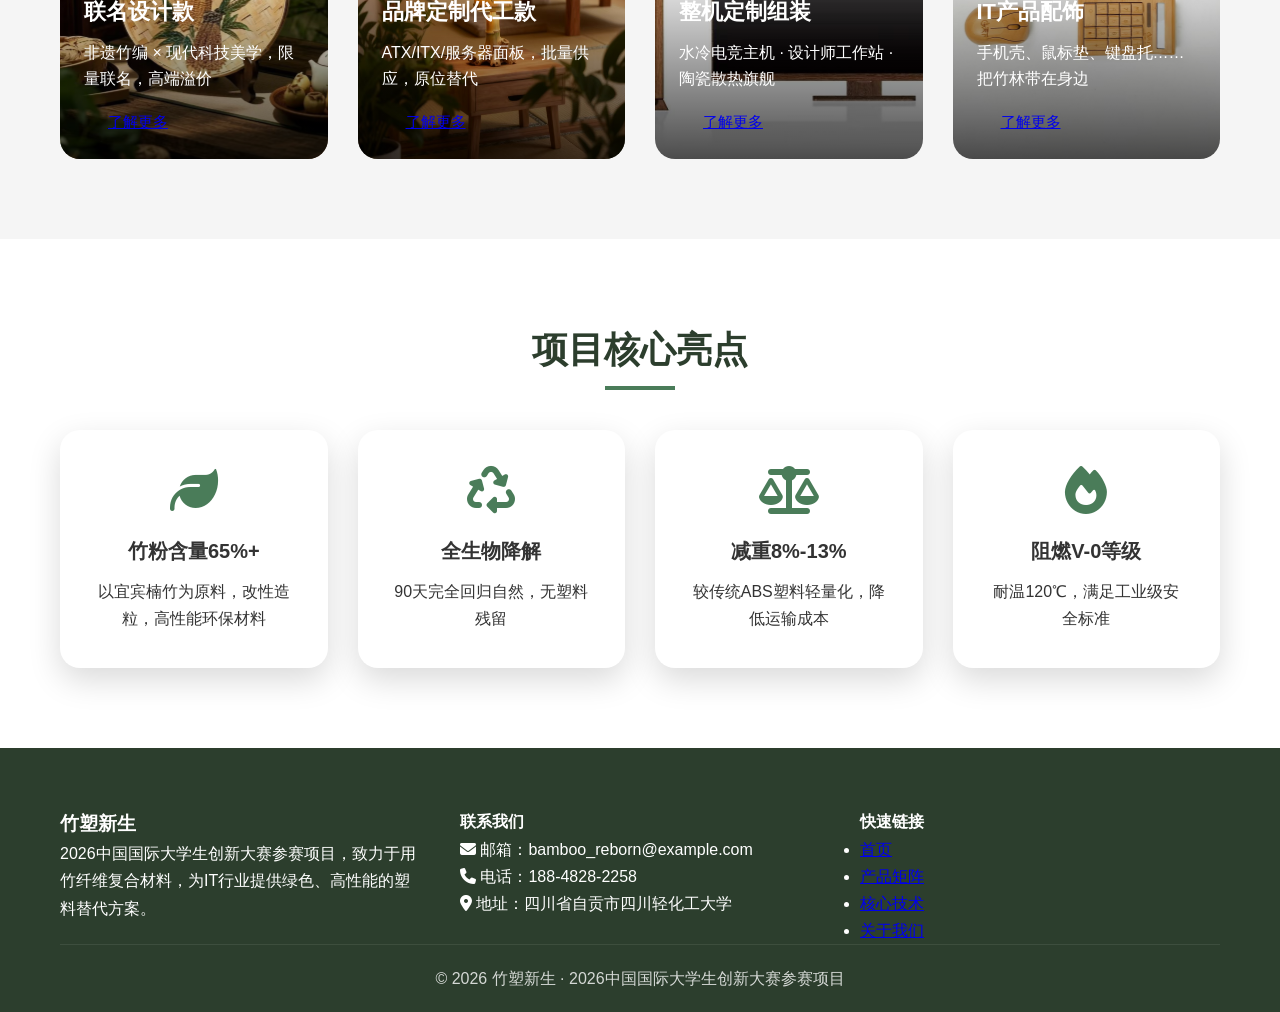
==== commit 1805bf49: "修复首页背景图路径问题" ====
--- a/index.html
+++ b/index.html
@@ -25,7 +25,7 @@
   </nav>
 
   <section id="home" class="hero">
-    <div class="hero-bg">
+    <div class="hero-bg" style="background: url('./assets/images/hero.jpg') center/cover no-repeat;"></div>
       <div class="hero-content">
         <h1 class="art-font">竹映科技 · 自然新生</h1>
         <p>高性能竹纤维复合材料 · 全生物降解 · 原位替代ABS塑料 · 减碳2吨/年</p>
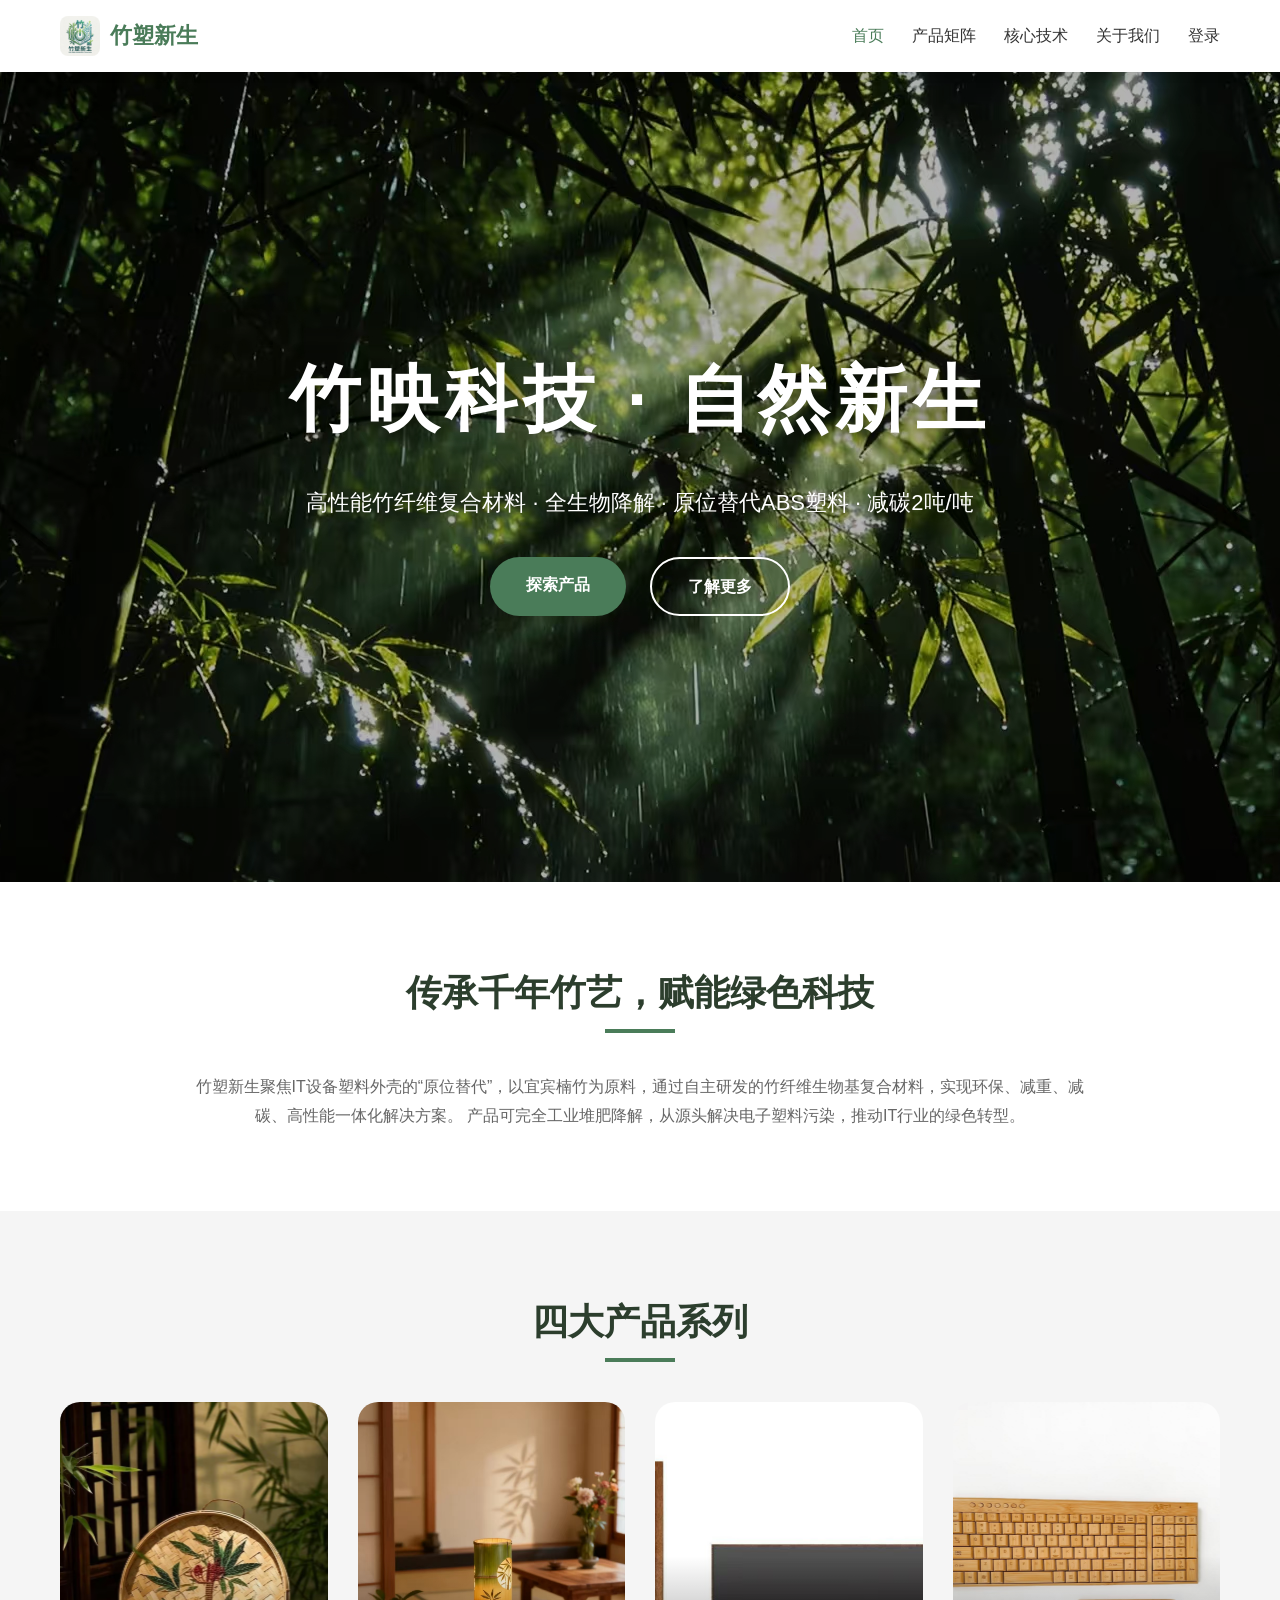
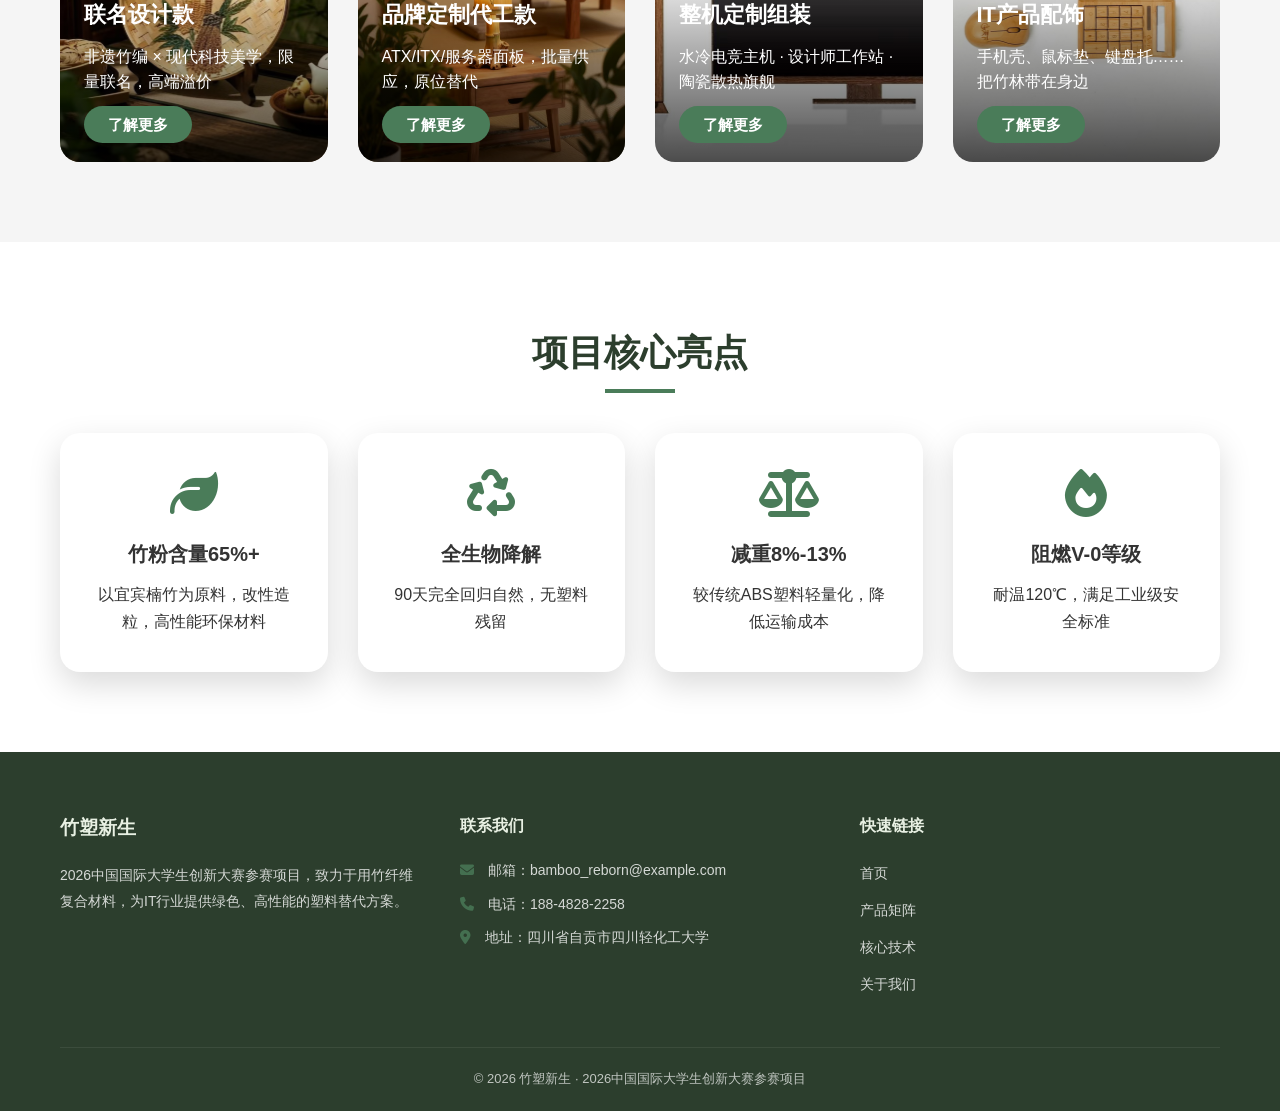
==== commit 0cd3850d: "修复首屏背景图，加载hero.jpg" ====
--- a/index.html
+++ b/index.html
@@ -8,6 +8,7 @@
   <link rel="stylesheet" href="https://cdnjs.cloudflare.com/ajax/libs/font-awesome/6.4.0/css/all.min.css">
 </head>
 <body>
+  <!-- 导航栏 -->
   <nav class="navbar">
     <div class="container">
       <a href="index.html" class="logo">
@@ -24,19 +25,21 @@
     </div>
   </nav>
 
-  <section id="home" class="hero">
-    <div class="hero-bg" style="background: url('./assets/images/hero.jpg') center/cover no-repeat;"></div>
-      <div class="hero-content">
-        <h1 class="art-font">竹映科技 · 自然新生</h1>
-        <p>高性能竹纤维复合材料 · 全生物降解 · 原位替代ABS塑料 · 减碳2吨/年</p>
-        <div class="hero-buttons">
-          <a href="products.html" class="btn-primary">探索产品</a>
-          <a href="#about" class="btn-secondary">了解更多</a>
-        </div>
+  <!-- 首屏 -->
+<section id="home" class="hero">
+  <div class="hero-bg" style="background-image: url('assets/images/hero.jpg'); background-size: cover; background-position: center; width:100%; height:100%;">
+    <div class="hero-content">
+      <h1 class="art-font">竹映科技 · 自然新生</h1>
+      <p class="hero-subtitle">高性能竹纤维复合材料 · 全生物降解 · 原位替代ABS塑料 · 减碳2吨/吨</p >
+      <div class="hero-buttons">
+        <a href=" " class="btn-capsule btn-primary">探索产品</a >
+        <a href="#about" class="btn-capsule btn-secondary">了解更多</a >
       </div>
     </div>
-  </section>
+  </div>
+</section>
 
+  <!-- 项目简介 -->
   <section class="intro section-padding">
     <div class="container">
       <h2 class="section-title">传承千年竹艺，赋能绿色科技</h2>
@@ -47,6 +50,7 @@
     </div>
   </section>
 
+  <!-- 四大产品系列：按钮全为胶囊型 -->
   <section class="products section-padding bg-light">
     <div class="container">
       <h2 class="section-title">四大产品系列</h2>
@@ -55,34 +59,35 @@
           <div class="product-overlay">
             <h3>联名设计款</h3>
             <p>非遗竹编 × 现代科技美学，限量联名，高端溢价</p>
-            <a href="products.html#co-branded" class="btn-small rounded">了解更多</a>
+            <a href="products.html#co-branded" class="btn-capsule btn-small">了解更多</a>
           </div>
         </div>
         <div class="product-card" style="background-image:url(assets/images/p2.jpg)">
           <div class="product-overlay">
             <h3>品牌定制代工款</h3>
             <p>ATX/ITX/服务器面板，批量供应，原位替代</p>
-            <a href="products.html#oem" class="btn-small rounded">了解更多</a>
+            <a href="products.html#oem" class="btn-capsule btn-small">了解更多</a>
           </div>
         </div>
         <div class="product-card" style="background-image:url(assets/images/p3.jpg)">
           <div class="product-overlay">
             <h3>整机定制组装</h3>
             <p>水冷电竞主机 · 设计师工作站 · 陶瓷散热旗舰</p>
-            <a href="products.html#fullpc" class="btn-small rounded">了解更多</a>
+            <a href="products.html#fullpc" class="btn-capsule btn-small">了解更多</a>
           </div>
         </div>
         <div class="product-card" style="background-image:url(assets/images/p4.jpg)">
           <div class="product-overlay">
             <h3>IT产品配饰</h3>
             <p>手机壳、鼠标垫、键盘托……把竹林带在身边</p>
-            <a href="products.html#accessories" class="btn-small rounded">了解更多</a>
+            <a href="products.html#accessories" class="btn-capsule btn-small">了解更多</a>
           </div>
         </div>
       </div>
     </div>
   </section>
 
+  <!-- 核心亮点 -->
   <section class="features section-padding">
     <div class="container">
       <h2 class="section-title">项目核心亮点</h2>
@@ -111,6 +116,7 @@
     </div>
   </section>
 
+  <!-- 底部：快速链接改为白色字体 -->
   <footer id="about" class="footer">
     <div class="container">
       <div class="footer-grid">
--- a/assets/css/style.css
+++ b/assets/css/style.css
@@ -37,20 +37,22 @@
   background-color: var(--gray);
 }
 
-/* 导航 */
+/* 导航栏 */
 .navbar {
   position: sticky;
   top: 0;
-  background: rgba(255,255,255,0.97);
-  box-shadow: 0 2px 10px rgba(0,0,0,0.08);
+  background-color: rgba(255, 255, 255, 0.97);
+  box-shadow: 0 2px 10px rgba(0, 0, 0, 0.08);
   z-index: 999;
   padding: 16px 0;
 }
+
 .navbar .container {
   display: flex;
   justify-content: space-between;
   align-items: center;
 }
+
 .logo {
   display: flex;
   align-items: center;
@@ -59,70 +61,132 @@
   font-weight: bold;
   font-size: 22px;
 }
+
 .logo img {
   width: 40px;
   height: 40px;
   margin-right: 10px;
   border-radius: 8px;
 }
+
 .nav-menu {
   display: flex;
   list-style: none;
   gap: 28px;
 }
+
 .nav-menu a {
   text-decoration: none;
   color: var(--text);
   font-weight: 500;
   transition: color 0.3s;
 }
+
 .nav-menu a:hover, .nav-menu a.active {
   color: var(--bamboo);
 }
 
-/* 艺术字体 */
+/* 首屏：解决文字重叠，居中浮在背景上 */
+.hero {
+  height: 90vh;
+  position: relative;
+}
+
+.hero-bg {
+  width: 100%;
+  height: 100%;
+  /*background: url('./assets/images/hero.jpg') center/cover no-repeat;*/
+  position: relative;
+  display: flex;
+  align-items: center;
+  justify-content: center;
+}
+
+/* 半透明遮罩，让文字更清晰 */
+.hero-bg::after {
+  content: '';
+  position: absolute;
+  top: 0;
+  left: 0;
+  width: 100%;
+  height: 100%;
+  background-color: rgba(0, 0, 0, 0.3);
+}
+
+.hero-content {
+  position: relative;
+  z-index: 1;
+  text-align: center;
+  color: var(--white);
+}
+
+/* 艺术字标题 */
 .art-font {
   font-family: "PingFang SC", "Microsoft YaHei", sans-serif;
+  font-size: 72px;
   font-weight: 900;
   letter-spacing: 6px;
-  color: #fff;
-  text-shadow: 0 0 20px rgba(0,0,0,0.3);
-}
-
-/* 首屏 */
-.hero { height: 90vh; }
-.hero-bg {
-  height: 100%;
-  display: flex;
-  align-items: center;
-  justify-content: center;
-  text-align: center;
-  background: url('../assets/images/hero.jpg') center/cover no-repeat;
-}
-.hero-content h1 {
-  font-size: 72px;
-  margin-bottom: 20px;
-}
-.hero-content p {
+  color: var(--white);
+  text-shadow: 0 0 20px rgba(0, 0, 0, 0.5);
+  margin-bottom: 24px;
+}
+
+.hero-subtitle {
   font-size: 22px;
-  color: #fff;
+  color: var(--white);
+  text-shadow: 0 2px 10px rgba(0, 0, 0, 0.3);
   max-width: 800px;
   margin: 0 auto 36px;
-  text-shadow: 0 2px 10px rgba(0,0,0,0.2);
-}
+}
+
 .hero-buttons {
   display: flex;
   gap: 24px;
   justify-content: center;
 }
-.btn-primary, .btn-secondary {
-  padding: 18px 48px;
-  font-size: 18px;
-  border-radius: 60px;
+
+/* 胶囊型按钮（核心修改） */
+.btn-capsule {
+  border-radius: 50px !important;
+  padding: 14px 36px;
   font-weight: bold;
-}
-
-/* 标题 */
+  text-decoration: none;
+  transition: all 0.3s ease;
+}
+
+.btn-primary {
+  background-color: var(--bamboo);
+  color: var(--white);
+}
+
+.btn-primary:hover {
+  background-color: #3A6147;
+  transform: translateY(-3px);
+}
+
+.btn-secondary {
+  border: 2px solid var(--white);
+  color: var(--white);
+  background-color: transparent;
+}
+
+.btn-secondary:hover {
+  background-color: var(--white);
+  color: var(--bamboo);
+}
+
+.btn-small {
+  background-color: var(--bamboo);
+  color: var(--white);
+  padding: 10px 24px;
+  font-size: 15px;
+}
+
+.btn-small:hover {
+  background-color: #3A6147;
+}
+
+/* 通用标题 */
 .section-title {
   text-align: center;
   font-size: 36px;
@@ -130,6 +194,7 @@
   margin-bottom: 50px;
   position: relative;
 }
+
 .section-title::after {
   content: '';
   position: absolute;
@@ -138,15 +203,25 @@
   transform: translateX(-50%);
   width: 70px;
   height: 4px;
-  background: var(--bamboo);
-}
-
-/* 产品卡片（大图背景） */
+  background-color: var(--bamboo);
+}
+
+.intro-text {
+  max-width: 900px;
+  margin: 0 auto;
+  text-align: center;
+  color: var(--text-light);
+  font-size: 16px;
+  line-height: 1.8;
+}
+
+/* 产品矩阵：文字浮在图片上 */
 .product-grid {
   display: grid;
   grid-template-columns: repeat(auto-fit, minmax(250px, 1fr));
   gap: 30px;
 }
+
 .product-card {
   height: 360px;
   border-radius: 20px;
@@ -157,76 +232,139 @@
   display: flex;
   align-items: end;
 }
+
 .product-overlay {
-  background: linear-gradient(transparent, rgba(0,0,0,0.7));
+  background: linear-gradient(transparent, rgba(0, 0, 0, 0.7));
   padding: 40px 24px 24px;
-  color: white;
+  color: var(--white);
   width: 100%;
   z-index: 2;
 }
+
 .product-card h3 {
   font-size: 22px;
   margin-bottom: 10px;
 }
+
 .product-card p {
   font-size: 16px;
   line-height: 1.6;
   margin-bottom: 16px;
 }
-.btn-small.rounded {
-  border-radius: 50px;
-  padding: 10px 24px;
-  font-size: 15px;
-}
-
-/* 核心亮点 字体变大 + 阴影更强 */
+
+/* 核心亮点：字体放大+阴影增强 */
 .big-font p { font-size: 16px !important; }
 .shadow-strong {
-  box-shadow: 0 12px 32px rgba(0,0,0,0.15) !important;
-}
+  box-shadow: 0 12px 32px rgba(0, 0, 0, 0.15) !important;
+}
+
 .features-grid {
   display: grid;
   grid-template-columns: repeat(auto-fit, minmax(220px, 1fr));
   gap: 30px;
 }
+
 .feature-item {
   text-align: center;
   padding: 36px;
-  background: white;
+  background-color: var(--white);
   border-radius: 20px;
-  box-shadow: 0 8px 24px rgba(0,0,0,0.08);
-}
+  box-shadow: 0 8px 24px rgba(0, 0, 0, 0.08);
+}
+
 .feature-item i {
   font-size: 48px;
   color: var(--bamboo);
   margin-bottom: 20px;
 }
+
 .feature-item h3 {
   font-size: 20px;
   margin-bottom: 10px;
 }
 
-/* 底部 */
+/* 底部：快速链接改为白色字体 */
 .footer {
-  background: var(--dark);
-  color: white;
+  background-color: var(--dark);
+  color: var(--white);
   padding: 60px 0 20px;
 }
+
 .footer-grid {
   display: grid;
-  grid-template-columns: repeat(auto-fit, minmax(250px,1fr));
+  grid-template-columns: repeat(auto-fit, minmax(250px, 1fr));
   gap: 40px;
-}
+  margin-bottom: 40px;
+}
+
+.footer-about h3, .footer-contact h4, .footer-links h4 {
+  margin-bottom: 20px;
+  color: var(--bamboo-light);
+}
+
+.footer-about p {
+  font-size: 14px;
+  line-height: 1.8;
+  opacity: 0.8;
+}
+
+.footer-contact p {
+  margin: 10px 0;
+  font-size: 14px;
+  opacity: 0.8;
+}
+
+.footer-contact i {
+  margin-right: 10px;
+  color: var(--bamboo);
+}
+
+.footer-links ul {
+  list-style: none;
+}
+
+.footer-links li {
+  margin: 10px 0;
+}
+
+.footer-links a {
+  color: var(--white);
+  text-decoration: none;
+  font-size: 14px;
+  opacity: 0.8;
+  transition: opacity 0.3s;
+}
+
+.footer-links a:hover {
+  opacity: 1;
+  color: var(--bamboo-light);
+}
+
 .footer-bottom {
   text-align: center;
   padding-top: 20px;
-  border-top: 1px solid rgba(255,255,255,0.1);
-  opacity: 0.8;
-}
-
-/* 响应式 */
-@media (max-width:768px){
-  .hero-content h1 { font-size: 42px; }
-  .hero-content p { font-size: 18px; }
-  .hero-buttons { flex-direction: column; }
+  border-top: 1px solid rgba(255, 255, 255, 0.1);
+  font-size: 13px;
+  opacity: 0.7;
+}
+
+/* 响应式适配 */
+@media (max-width: 768px) {
+  .art-font {
+    font-size: 42px;
+  }
+  .hero-subtitle {
+    font-size: 18px;
+  }
+  .hero-buttons {
+    flex-direction: column;
+    align-items: center;
+  }
+  .nav-menu {
+    gap: 15px;
+  }
+  .footer-grid {
+    grid-template-columns: 1fr;
+    text-align: center;
+  }
 }
